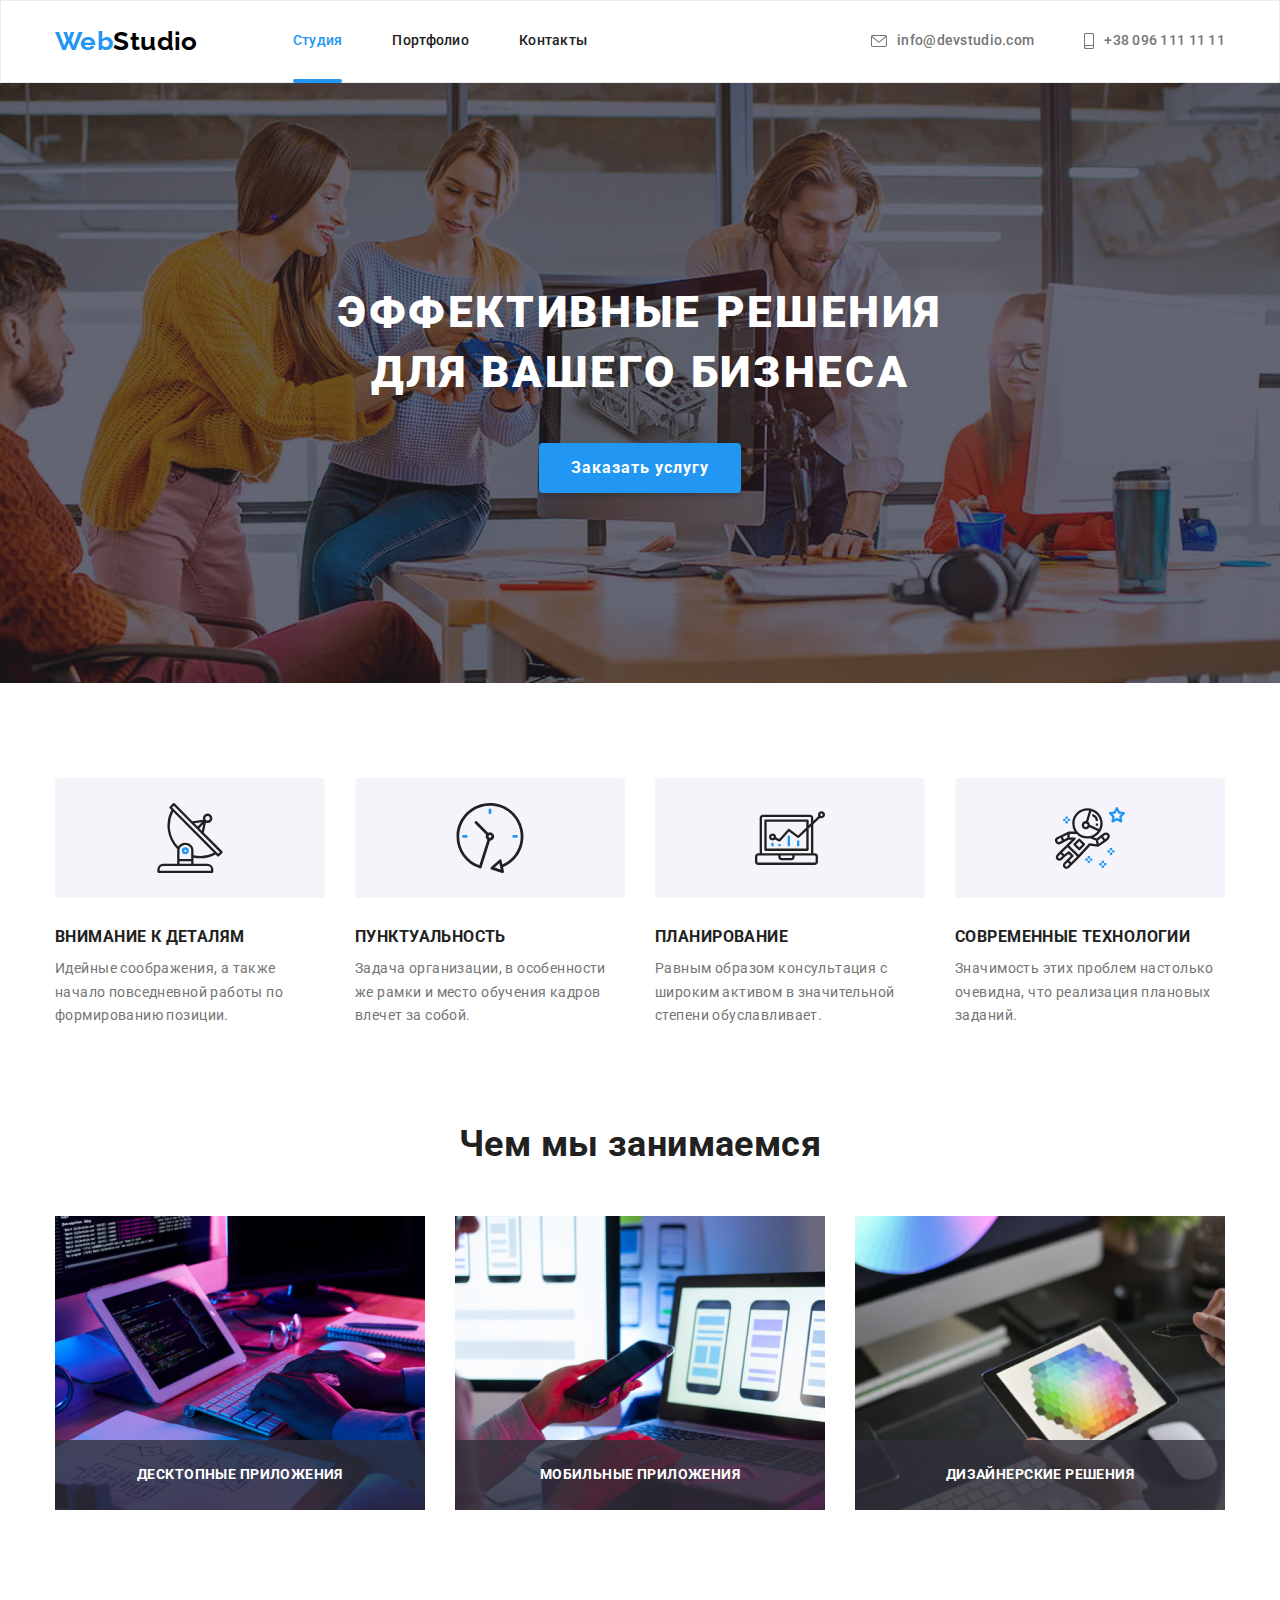
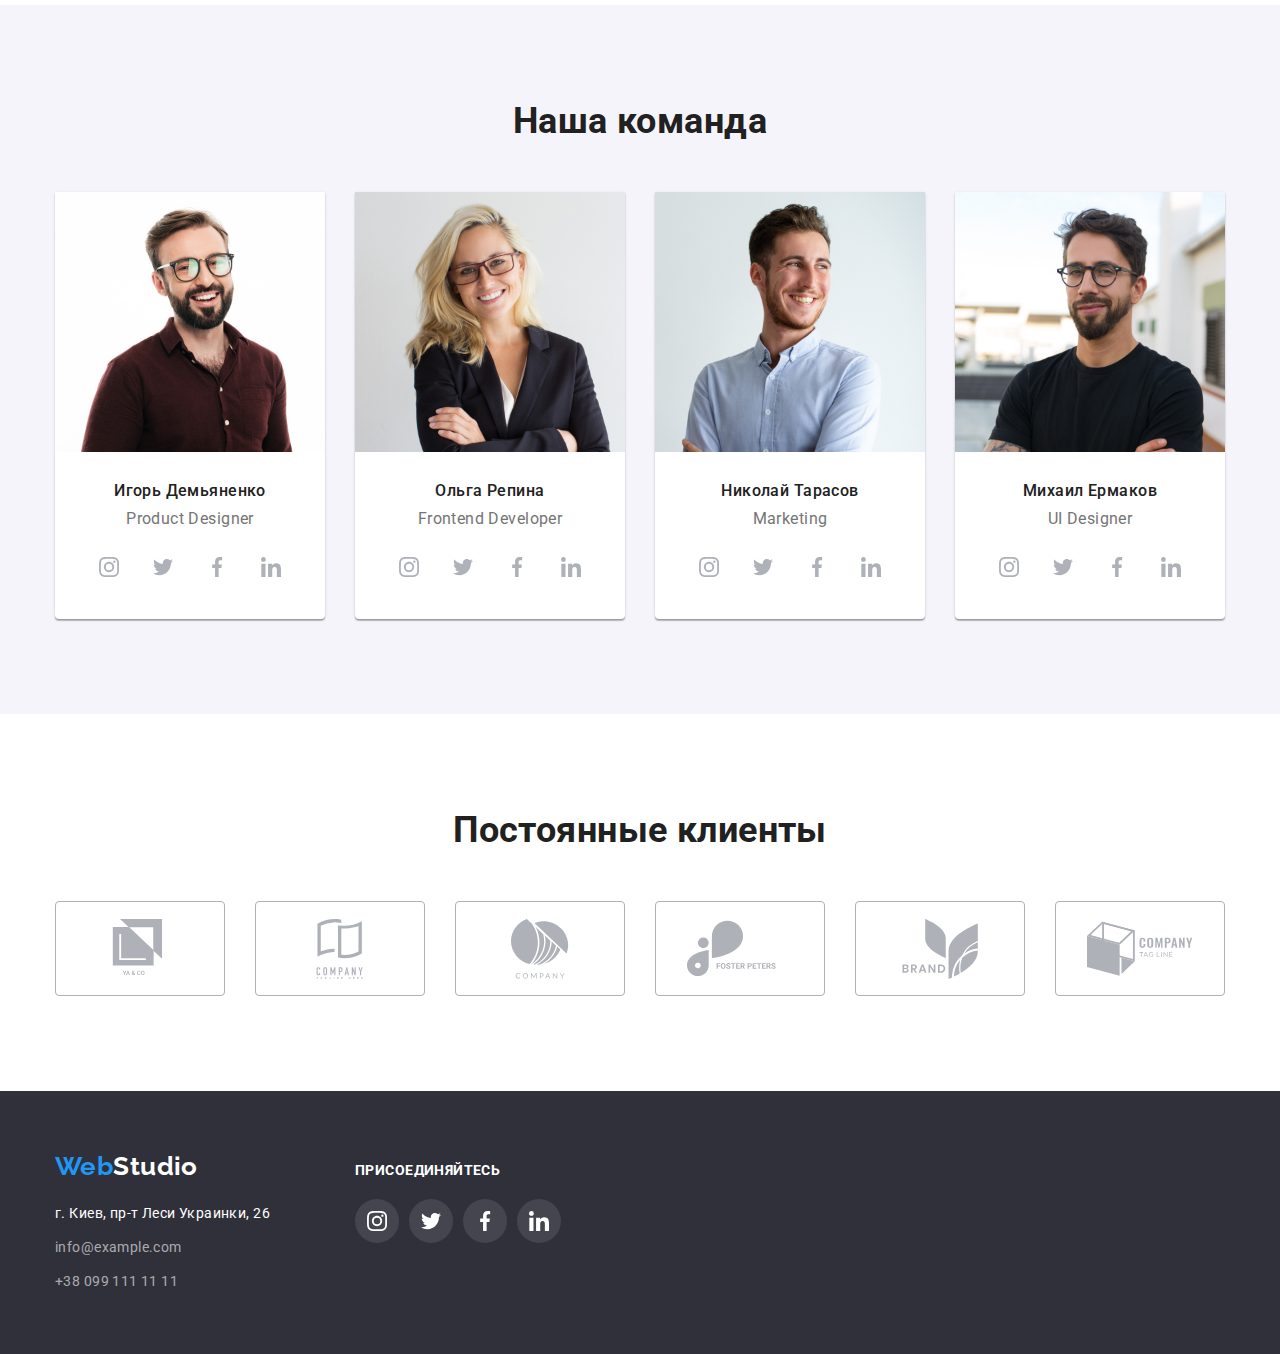
==== index.html @ 5ed74344 "6 homework" ====
<!DOCTYPE html>
<html lang="ru">
  <head>
    <meta charset="UTF-8" />
    <meta http-equiv="X-UA-Compatible" content="IE=edge" />
    <meta name="viewport" content="width=device-width, initial-scale=1.0" />
    <title>Document</title>
    <link rel="preconnect" href="https://fonts.gstatic.com" />
    <link
      href="https://fonts.googleapis.com/css2?family=Raleway:wght@700&family=Roboto:wght@400;500;700;900&display=swap"
      rel="stylesheet"
    />
    <link
      rel="stylesheet"
      href="https://cdnjs.cloudflare.com/ajax/libs/modern-normalize/1.0.0/modern-normalize.css"
    />
    <link rel="stylesheet" href="./css/styles.css" />
  </head>
  <body>
    <!-- Шапка страницы -->
    <header class="head">
      <div class="container">
        <nav class="nav">
          <a class="logo" lang="en" href=""> <span>Web</span>Studio</a>
          <ul class="menu list">
            <li class="menu-item">
              <a class="current-page" href="">Студия</a>
            </li>
            <li class="menu-item">
              <a class="link" href="./portfolio/portfolio.html">Портфолио</a>
            </li>
            <li class="menu-item"><a class="link" href="">Контакты</a></li>
          </ul>
        </nav>
        <ul class="tel-mail list">
          <li class="tel-mail-item">
            <a class="tel-mail-link link" href="mailto:info@devstudio.com">
              <svg class="tel-mail-icon" width="16px" height="12px">
                <use href="./images/icons/sprite.svg#icon-envelope"></use>
              </svg>
              info@devstudio.com</a
            >
          </li>
          <li class="tel-mail-item">
            <a class="tel-mail-link link" href="tel:+380961111111">
              <svg class="tel-mail-icon" width="10px" height="16px">
                <use href="./images/icons/sprite.svg#icon-smartphone"></use>
              </svg>
              +38 096 111 11 11</a
            >
          </li>
        </ul>
      </div>
    </header>
    <!-- Уникальный контент -->
    <main>
      <section class="hero-page">
        <div class="hero">
          <h1 class="main-page-title">
            Эффективные решения<br />
            для вашего бизнеса
          </h1>
          <button class="button cursors" type="button" data-modal-open>
            Заказать услугу
          </button>
        </div>
      </section>
      <section class="section features">
        <div class="container">
          <h2 class="section-title visually-hidden">Преимущества</h2>
          <ul class="list card-set">
            <li class="item features-item">
              <div class="features-container">
                <svg class="features-icon">
                  <use href="./images/icons/sprite.svg#icon-antenna"></use>
                </svg>
              </div>
              <h3 class="features-title">Внимание к деталям</h3>
              <p>
                Идейные соображения, а также начало повседневной работы по
                формированию позиции.
              </p>
            </li>
            <li class="item features-item">
              <div class="features-container">
                <svg class="features-icon">
                  <use href="./images/icons/sprite.svg#icon-clock"></use>
                </svg>
              </div>
              <h3 class="features-title">Пунктуальность</h3>
              <p>
                Задача организации, в особенности же рамки и место обучения
                кадров влечет за собой.
              </p>
            </li>
            <li class="item features-item">
              <div class="features-container">
                <svg class="features-icon">
                  <use href="./images/icons/sprite.svg#icon-diagram"></use>
                </svg>
              </div>
              <h3 class="features-title">Планирование</h3>
              <p>
                Равным образом консультация с широким активом в значительной
                степени обуславливает.
              </p>
            </li>
            <li class="item features-item">
              <div class="features-container">
                <svg class="features-icon">
                  <use href="./images/icons/sprite.svg#icon-astronaut"></use>
                </svg>
              </div>
              <h3 class="features-title">Современные технологии</h3>
              <p>
                Значимость этих проблем настолько очевидна, что реализация
                плановых заданий.
              </p>
            </li>
          </ul>
        </div>
      </section>
      <section class="gallery">
        <div class="container">
          <h2 class="section-title">Чем мы занимаемся</h2>
          <ul class="list card-set">
            <li class="item gallery-item">
              <img
                src="./images/img-1.jpg"
                width="370"
                alt="Планшет с клавиатурой"
              />
              <div class="overlay">
                <h3 class="overlay-title section-title join-title">
                  Десктопные приложения
                </h3>
              </div>
            </li>
            <li class="item gallery-item">
              <img
                src="./images/img-2.jpg"
                width="370"
                alt="Ноутбук и телефон"
              />
              <div class="overlay">
                <h3 class="overlay-title nsection-title join-title">
                  Мобильные приложения
                </h3>
              </div>
            </li>
            <li class="item gallery-item">
              <img src="./images/img-3.jpg" width="370" alt="Планшет" />
              <div class="overlay">
                <h3 class="overlay-title section-title join-title">
                  Дизайнерские решения
                </h3>
              </div>
            </li>
          </ul>
        </div>
      </section>
      <section class="section team">
        <div class="container">
          <h2 class="section-title">Наша команда</h2>
          <ul class="list team-list card-set">
            <li class="worker item">
              <img src="./images/img-4.jpg" width="270" alt="Наш сотрудник" />
              <div class="name">
                <h3 class="name-title">Игорь Демьяненко</h3>
                <p class="name-item" lang="en">Product Designer</p>
                <ul class="list social-icons">
                  <li class="social-item">
                    <a
                      href=""
                      class="social-icon-link"
                      target="_blank"
                      rel="noopener noreferrer"
                    >
                      <svg class="social-icon-svg">
                        <use
                          href="./images/icons/sprite.svg#icon-instagram"
                        ></use>
                      </svg>
                    </a>
                  </li>
                  <li class="social-item">
                    <a
                      href=""
                      class="social-icon-link"
                      target="_blank"
                      rel="noopener noreferrer"
                    >
                      <svg class="social-icon-svg">
                        <use
                          href="./images/icons/sprite.svg#icon-twitter"
                        ></use>
                      </svg>
                    </a>
                  </li>
                  <li class="social-item">
                    <a
                      href=""
                      class="social-icon-link"
                      target="_blank"
                      rel="noopener noreferrer"
                    >
                      <svg class="social-icon-svg">
                        <use
                          href="./images/icons/sprite.svg#icon-facebook"
                        ></use>
                      </svg>
                    </a>
                  </li>
                  <li class="social-item">
                    <a
                      href=""
                      class="social-icon-link"
                      target="_blank"
                      rel="noopener noreferrer"
                    >
                      <svg class="social-icon-svg">
                        <use
                          href="./images/icons/sprite.svg#icon-linkedin"
                        ></use>
                      </svg>
                    </a>
                  </li>
                </ul>
              </div>
            </li>
            <li class="worker item">
              <img src="./images/img-5.jpg" width="270" alt="Наш сотрудник" />
              <div class="name">
                <h3 class="name-title">Ольга Репина</h3>
                <p class="name-item" lang="en">Frontend Developer</p>
                <ul class="list social-icons">
                  <li class="social-item">
                    <a
                      href=""
                      class="social-icon-link"
                      target="_blank"
                      rel="noopener noreferrer"
                    >
                      <svg class="social-icon-svg">
                        <use
                          href="./images/icons/sprite.svg#icon-instagram"
                        ></use>
                      </svg>
                    </a>
                  </li>
                  <li class="social-item">
                    <a
                      href=""
                      class="social-icon-link"
                      target="_blank"
                      rel="noopener noreferrer"
                    >
                      <svg class="social-icon-svg">
                        <use
                          href="./images/icons/sprite.svg#icon-twitter"
                        ></use>
                      </svg>
                    </a>
                  </li>
                  <li class="social-item">
                    <a
                      href=""
                      class="social-icon-link"
                      target="_blank"
                      rel="noopener noreferrer"
                    >
                      <svg class="social-icon-svg">
                        <use
                          href="./images/icons/sprite.svg#icon-facebook"
                        ></use>
                      </svg>
                    </a>
                  </li>
                  <li class="social-item">
                    <a
                      href=""
                      class="social-icon-link"
                      target="_blank"
                      rel="noopener noreferrer"
                    >
                      <svg class="social-icon-svg">
                        <use
                          href="./images/icons/sprite.svg#icon-linkedin"
                        ></use>
                      </svg>
                    </a>
                  </li>
                </ul>
              </div>
            </li>
            <li class="worker item">
              <img src="./images/img-6.jpg" width="270" alt="Наш сотрудник" />
              <div class="name">
                <h3 class="name-title">Николай Тарасов</h3>
                <p class="name-item" lang="en">Marketing</p>
                <ul class="list social-icons">
                  <li class="social-item">
                    <a
                      href=""
                      class="social-icon-link"
                      target="_blank"
                      rel="noopener noreferrer"
                    >
                      <svg class="social-icon-svg">
                        <use
                          href="./images/icons/sprite.svg#icon-instagram"
                        ></use>
                      </svg>
                    </a>
                  </li>
                  <li class="social-item">
                    <a
                      href=""
                      class="social-icon-link"
                      target="_blank"
                      rel="noopener noreferrer"
                    >
                      <svg class="social-icon-svg">
                        <use
                          href="./images/icons/sprite.svg#icon-twitter"
                        ></use>
                      </svg>
                    </a>
                  </li>
                  <li class="social-item">
                    <a
                      href=""
                      class="social-icon-link"
                      target="_blank"
                      rel="noopener noreferrer"
                    >
                      <svg class="social-icon-svg">
                        <use
                          href="./images/icons/sprite.svg#icon-facebook"
                        ></use>
                      </svg>
                    </a>
                  </li>
                  <li class="social-item">
                    <a
                      href=""
                      class="social-icon-link"
                      target="_blank"
                      rel="noopener noreferrer"
                    >
                      <svg class="social-icon-svg">
                        <use
                          href="./images/icons/sprite.svg#icon-linkedin"
                        ></use>
                      </svg>
                    </a>
                  </li>
                </ul>
              </div>
            </li>
            <li class="worker item">
              <img src="./images/img-7.jpg" width="270" alt="Наш сотрудник" />
              <div class="name">
                <h3 class="name-title">Михаил Ермаков</h3>
                <p class="name-item" lang="en">UI Designer</p>
                <ul class="list social-icons">
                  <li class="social-item">
                    <a
                      href=""
                      class="social-icon-link"
                      target="_blank"
                      rel="noopener noreferrer"
                    >
                      <svg class="social-icon-svg">
                        <use
                          href="./images/icons/sprite.svg#icon-instagram"
                        ></use>
                      </svg>
                    </a>
                  </li>
                  <li class="social-item">
                    <a
                      href=""
                      class="social-icon-link"
                      target="_blank"
                      rel="noopener noreferrer"
                    >
                      <svg class="social-icon-svg">
                        <use
                          href="./images/icons/sprite.svg#icon-twitter"
                        ></use>
                      </svg>
                    </a>
                  </li>
                  <li class="social-item">
                    <a
                      href=""
                      class="social-icon-link"
                      target="_blank"
                      rel="noopener noreferrer"
                    >
                      <svg class="social-icon-svg">
                        <use
                          href="./images/icons/sprite.svg#icon-facebook"
                        ></use>
                      </svg>
                    </a>
                  </li>
                  <li class="social-item">
                    <a
                      href=""
                      class="social-icon-link"
                      target="_blank"
                      rel="noopener noreferrer"
                    >
                      <svg class="social-icon-svg">
                        <use
                          href="./images/icons/sprite.svg#icon-linkedin"
                        ></use>
                      </svg>
                    </a>
                  </li>
                </ul>
              </div>
            </li>
          </ul>
        </div>
      </section>
      <section class="clients">
        <div class="container">
          <h2 class="section-title">Постоянные клиенты</h2>
          <ul class="clients-list list">
            <li class="clients-item">
              <a href="" class="clients-link">
                <svg class="clients-icon-svg">
                  <use href="./images/icons/sprite.svg#icon-logo-one"></use>
                </svg>
              </a>
            </li>
            <li class="clients-item">
              <a href="" class="clients-link">
                <svg class="clients-icon-svg">
                  <use href="./images/icons/sprite.svg#icon-logo-two"></use>
                </svg>
              </a>
            </li>
            <li class="clients-item">
              <a href="" class="clients-link">
                <svg class="clients-icon-svg">
                  <use href="./images/icons/sprite.svg#icon-logo-three"></use>
                </svg>
              </a>
            </li>
            <li class="clients-item">
              <a href="" class="clients-link">
                <svg class="clients-icon-svg">
                  <use href="./images/icons/sprite.svg#icon-logo-four"></use>
                </svg>
              </a>
            </li>
            <li class="clients-item">
              <a href="" class="clients-link">
                <svg class="clients-icon-svg">
                  <use href="./images/icons/sprite.svg#icon-logo-five"></use>
                </svg>
              </a>
            </li>
            <li class="clients-item">
              <a href="" class="clients-link">
                <svg class="clients-icon-svg">
                  <use href="./images/icons/sprite.svg#icon-logo-six"></use>
                </svg>
              </a>
            </li>
          </ul>
        </div>
      </section>
    </main>
    <!-- Низ странички -->
    <footer class="dark-bg footer">
      <div class="container footer-container">
        <div class="info-about">
          <a class="link logo" lang="en" href=""> <span>Web</span>Studio</a>
          <address class="address">
            <a class="link" href="https://goo.gl/maps/kLFrnwB74S1Tniot8"
              >г. Киев, пр-т Леси Украинки, 26</a
            >
            <ul class="list">
              <li>
                <a class="link" href="mailto:info@example.com"
                  >info@example.com</a
                >
              </li>
              <li>
                <a class="link" href="tel:+380991111111">+38 099 111 11 11</a>
              </li>
            </ul>
          </address>
        </div>
        <div class="join">
          <h3 class="section-title join-title">Присоединяйтесь</h3>
          <ul class="list footer-social-icons">
            <li class="footer-social-item">
              <a
                href=""
                class="footer-social-icon-link"
                target="_blank"
                rel="noopener noreferrer"
              >
                <svg class="footer-social-icon-svg">
                  <use href="./images/icons/sprite.svg#icon-instagram"></use>
                </svg>
              </a>
            </li>
            <li class="footer-social-item">
              <a
                href=""
                class="footer-social-icon-link"
                target="_blank"
                rel="noopener noreferrer"
              >
                <svg class="footer-social-icon-svg">
                  <use href="./images/icons/sprite.svg#icon-twitter"></use>
                </svg>
              </a>
            </li>
            <li class="footer-social-item">
              <a
                href=""
                class="footer-social-icon-link"
                target="_blank"
                rel="noopener noreferrer"
              >
                <svg class="footer-social-icon-svg">
                  <use href="./images/icons/sprite.svg#icon-facebook"></use>
                </svg>
              </a>
            </li>
            <li class="footer-social-item">
              <a
                href=""
                class="footer-social-icon-link"
                target="_blank"
                rel="noopener noreferrer"
              >
                <svg class="footer-social-icon-svg">
                  <use href="./images/icons/sprite.svg#icon-linkedin"></use>
                </svg>
              </a>
            </li>
          </ul>
        </div>
      </div>
    </footer>
    <div class="backdrop is-hidden" data-modal>
      <div class="modal">
        <button class="modal-close-btn" type="button" data-modal-close>
          <svg class="modal-close-svg">
            <use href="./images/icons/sprite.svg#icon-cross"></use>
          </svg>
        </button>
      </div>
    </div>
    <script src="./js/modal.js"></script>
  </body>
</html>
---- css/styles.css ----
:root {
  --accent-color: #2196f3;
  --titles-color: #212121;
  --main-text-color: #757575;
  --dark-bg-text: #ffffff;
  --mail-tel-color: rgba(255, 255, 255, 0.6);
  --logo-black-cl: #000000;
  --icons-fill: #afb1b8;

  --dark-background: #2f303a;
  --second-background: #f5f4fa;

  --main-font: "Roboto", sans-serif;
  --logo-font: "Raleway", sans-serif;
}

html {
  box-sizing: border-box;
}

*,
*::before,
*::after {
  box-sizing: inherit;
}

body {
  font-family: var(--main-font);
  font-size: 14px;
  font-weight: 400;
  line-height: 1.71;
  letter-spacing: 0.03em;
  color: var(--main-text-color);
}

img {
  display: block;
  max-width: 100%;
  height: auto;
}

h1,
h2,
h3,
h4,
h5,
h6,
p {
  margin: 0;
}

.container {
  width: 1200px;
  padding-right: 15px;
  padding-left: 15px;
  margin-right: auto;
  margin-left: auto;
}

.visually-hidden {
  position: absolute !important;
  clip: rect(1px 1px 1px 1px);
  clip: rect(1px, 1px, 1px, 1px);
  padding: 0 !important;
  border: 0 !important;
  height: 1px !important;
  width: 1px !important;
  overflow: hidden;
}

/* Утилиты */
.link {
  color: inherit;
  text-decoration: none;

  transition-property: color;
  transition-duration: 250ms;
  transition-timing-function: cubic-bezier(0.4, 0, 0.2, 1);
}

.list {
  list-style: none;
  margin: 0;
  padding-left: 0;
}

.head {
  border: 1px solid #ececec;
}

.head .container {
  display: flex;
  align-items: center;
  justify-content: flex-start;
}

.head .link {
  padding-top: 32px;
  padding-bottom: 32px;

  font-weight: 500;
  font-size: 14px;
  line-height: 1.14;
  letter-spacing: 0.02em;
}

.nav {
  display: flex;
  align-items: center;
  color: var(--titles-color);
  margin-right: auto;
}

.nav .link {
  display: block;
  position: relative;
}

.nav .link::after {
  display: block;
  content: "";

  position: absolute;
  width: 100%;
  height: 4px;
  left: 0;
  bottom: -1.5px;

  background: var(--accent-color);
  border-radius: 2px;

  opacity: 0;

  transition-property: opacity;
  transition-duration: 250ms;
  transition-timing-function: cubic-bezier(0.4, 0, 0.2, 1);
}

.nav .link:hover::after,
.nav .link:focus::after {
  opacity: 1;
}

.link:hover,
.link:focus {
  color: var(--accent-color);
}

.social-icons {
  margin-top: 16px;
  display: inline-flex;
}

.social-item:not(:last-child) {
  margin-right: 10px;
}

.social-icon-link {
  display: flex;
  align-items: center;
  justify-content: center;
  width: 44px;
  height: 44px;
  border-radius: 50%;
  background-color: var(--dark-bg-text);

  transition-property: background-color;
  transition-duration: 250ms;
  transition-timing-function: cubic-bezier(0.4, 0, 0.2, 1);
}

.social-icon-link:hover,
.social-icon-link:focus {
  background-color: var(--accent-color);
}

.social-icon-link:hover .social-icon-svg,
.social-icon-link:focus .social-icon-svg {
  fill: var(--dark-bg-text);
}

.social-icon-svg {
  width: 20px;
  height: 20px;
  fill: var(--icons-fill);
  transition-property: fill;
  transition-duration: 250ms;
  transition-timing-function: cubic-bezier(0.4, 0, 0.2, 1);
}

.tel-mail {
  display: flex;
}

.tel-mail li:not(:last-child) {
  margin-right: 50px;
}

.tel-mail-link {
  display: flex;
  align-items: center;
}

.tel-mail-icon {
  margin-right: 10px;
  fill: currentColor;
}

.address {
  font-style: inherit;
}

.address > a {
  color: var(--dark-bg-text);
}

.address li a {
  color: var(--mail-tel-color);
}

.address li {
  display: flex;
  margin-top: 10px;
}

.menu {
  display: inline-flex;
}

.menu-item:not(:last-child) {
  margin-right: 50px;
}

.section {
  padding-top: 95px;
}

.card-set {
  display: flex;
  flex-wrap: wrap;
  margin-left: -30px;
  margin-top: -30px;
}

.item {
  margin-left: 30px;
  margin-top: 30px;
}

.button {
  margin-right: auto;
  margin-left: auto;
  padding: 10px 32px;

  font-weight: bold;
  font-size: 16px;
  line-height: 1.87;
  display: flex;
  align-items: center;
  text-align: center;
  letter-spacing: 0.06em;

  border-style: none;
  color: var(--dark-bg-text);
  background-color: var(--accent-color);
  box-shadow: 0px 4px 4px rgba(0, 0, 0, 0.15);
  border-radius: 4px;
}

.cursors {
  cursor: pointer;
}

.logo {
  padding-top: 25px;
  padding-bottom: 25px;
  margin-right: 95px;

  color: var(--logo-black-cl);
  font-family: var(--logo-font);
  font-weight: bold;
  font-size: 26px;
  line-height: 1.19;
}

.logo > span {
  color: var(--accent-color);
}

.nav > .logo {
  text-decoration: none;
}

.dark-bg > .logo {
  color: var(--dark-bg-text);
}

.hero {
  padding-top: 200px;
  padding-bottom: 200px;
}

.hero-page {
  margin-right: auto;
  margin-left: auto;
  height: 600px;
  max-width: 1600px;
  background-color: var(--dark-background);
  background-image: linear-gradient(
      to right,
      rgba(47, 48, 58, 0.4),
      rgba(47, 48, 58, 0.4)
    ),
    url(../images/bg/background-img.jpg);
  background-repeat: no-repeat;
  background-size: cover;
  background-position: center;
}

.hero > h1 + button {
  text-align: center;
}

.features {
  padding-top: 95px;
  padding-bottom: 95px;
}

.features-container {
  display: flex;
  align-items: center;
  justify-content: center;
  margin-bottom: 30px;

  width: 270px;
  height: 120px;
  background-color: var(--second-background);
  border-radius: 4px;
}

.features-item {
  width: 270px;
  flex-basis: calc((100% - 4 * 30px) / 4);
}

.features-title {
  margin-bottom: 10px;

  line-height: 1.14;
  text-transform: uppercase;
  color: var(--titles-color);
}

.features-icon {
  width: 70px;
  height: 70px;
}

.gallery {
  padding-bottom: 95px;
}

.gallery-item {
  flex-basis: calc((100% - 3 * 30px) / 3);
  text-align: center;
  position: relative;
}

.overlay {
  padding-top: 27px;
  padding-bottom: 27px;

  width: 100%;
  height: 70px;
  left: 0;
  bottom: 0;
  position: absolute;

  background: rgba(47, 48, 58, 0.8);
}

.overlay-title {
}

.main-page-title {
  margin-bottom: 40px;

  font-weight: 900;
  font-size: 44px;
  line-height: 1.36;
  text-align: center;
  letter-spacing: 0.06em;
  text-transform: uppercase;
  color: var(--dark-bg-text);
}

.section-title {
  margin-bottom: 50px;

  font-size: 36px;
  line-height: 1.17;
  text-align: center;
  color: var(--titles-color);
}

.name {
  padding: 30px;
}

.name-title {
  font-weight: 500;
  font-size: 16px;
  line-height: 1.18;
  color: var(--titles-color);
  margin-bottom: 10px;
}

.name-item {
  font-size: 16px;
  line-height: 1.18;
  margin-bottom: 0;
}

.dark-bg {
  background-color: var(--dark-background);
}

.team {
  background-color: var(--second-background);
  padding-bottom: 95px;
  padding-top: 95px;
}

.worker {
  flex-basis: calc((100% - 4 * 30px) / 4);
  text-align: center;

  background: #ffffff;
  box-shadow: 0px 1px 3px rgba(0, 0, 0, 0.12), 0px 1px 1px rgba(0, 0, 0, 0.14),
    0px 2px 1px rgba(0, 0, 0, 0.2);
  border-radius: 0px 0px 4px 4px;
}

.clients {
  padding-top: 95px;
  padding-bottom: 95px;
}

.clients-list {
  display: flex;
  align-items: center;
}

.clients-item:not(:last-child) {
  margin-right: 30px;
}

.clients-link {
  display: flex;
  align-items: center;
  justify-content: center;
  width: 170px;
  height: 95px;
  border: 1px solid var(--icons-fill);
  box-sizing: border-box;
  border-radius: 4px;

  transition-property: border;
  transition-duration: 250ms;
  transition-timing-function: cubic-bezier(0.4, 0, 0.2, 1);
}

.clients-link:hover,
.clients-link:focus {
  border: 1px solid var(--accent-color);
}

.clients-link:hover .clients-icon-svg,
.clients-link:focus .clients-icon-svg {
  fill: var(--accent-color);
}

.clients-icon-svg {
  fill: var(--icons-fill);
  width: 106px;
  height: 60px;
  transition-property: fill;
  transition-duration: 250ms;
  transition-timing-function: cubic-bezier(0.4, 0, 0.2, 1);
}

.info-about {
  width: 270px;
}

.join {
  margin-left: 30px;

  width: 270px;
}

.join-title {
  margin-bottom: 20px;

  font-size: 14px;
  line-height: 1.14;
  text-transform: uppercase;
  text-align: unset;
  color: var(--dark-bg-text);
}

.footer {
  padding-top: 60px;
  padding-bottom: 60px;
}

.footer .logo {
  display: flex;
  margin-bottom: 20px;
  margin-right: auto;
  padding: 0;
  color: var(--dark-bg-text);
}

.footer-container {
  display: flex;
  align-items: baseline;
  /* justify-content: flex-start; */
}
.footer-social-icons {
  display: inline-flex;
}

.footer-social-item:not(:last-child) {
  margin-right: 10px;
}

.footer-social-icon-link {
  display: flex;
  align-items: center;
  justify-content: center;
  width: 44px;
  height: 44px;
  border-radius: 50%;
  background-color: rgba(255, 255, 255, 0.1);

  transition-property: background-color;
  transition-duration: 250ms;
  transition-timing-function: cubic-bezier(0.4, 0, 0.2, 1);
}

.footer-social-icon-link:hover,
.footer-social-icon-link:focus {
  background-color: var(--accent-color);
}

.footer-social-icon-link:hover .footer-social-icon-svg,
.footer-social-icon-link:focus .footer-social-icon-svg {
  fill: var(--dark-bg-text);
}

.footer-social-icon-svg {
  width: 20px;
  height: 20px;
  fill: var(--dark-bg-text);

  transition-property: fill;
  transition-duration: 250ms;
  transition-timing-function: cubic-bezier(0.4, 0, 0.2, 1);
}

/* Страница портфолио */

.filter {
  display: flex;
  justify-content: center;
  margin-bottom: 50px;
}

.filter-menu:not(:last-child) {
  margin-right: 10px;
}

.filter-item {
  margin-left: 30px;
  margin-top: 30px;
  flex-basis: calc((100% - 3 * 30px) / 3);

  background-color: var(--dark-bg-text);
  border: 1px solid #eeeeee;
  box-sizing: border-box;
}

.filter-link:hover,
.filter-link:focus {
  box-shadow: 0px 1px 1px rgba(0, 0, 0, 0.12), 0px 4px 4px rgba(0, 0, 0, 0.06),
    1px 4px 6px rgba(0, 0, 0, 0.16);
}

.filter-link:hover .overlay-txt-container,
.filter-link:focus .overlay-txt-container {
  opacity: 1;
}

.filter-link {
  display: block;
  height: 100%;
  color: inherit;
  text-decoration: none;

  transition-property: box-shadow;
  transition-duration: 250ms;
  transition-timing-function: cubic-bezier(0.4, 0, 0.2, 1);
}

.portfolio {
  padding-bottom: 95px;
}

.portfolio-btn {
  padding: 6px 22px;

  border-style: none;
  border-radius: 4px;
  letter-spacing: inherit;
  font-weight: 500;
  font-size: 16px;
  line-height: 1.62;
  text-align: center;
  color: var(--titles-color);
  background: var(--second-background);

  transition-property: background-color, box-shadow, color;
  transition-duration: 250ms;
  transition-timing-function: cubic-bezier(0.4, 0, 0.2, 1);
}

.portfolio-btn:hover,
.portfolio-btn:focus {
  color: var(--dark-bg-text);
  background-color: var(--accent-color);
  box-shadow: 0px 3px 1px rgba(0, 0, 0, 0.1), 0px 1px 2px rgba(0, 0, 0, 0.08),
    0px 2px 2px rgba(0, 0, 0, 0.12);
}

.default-btn {
  color: var(--dark-bg-text);
  background-color: var(--accent-color);
  box-shadow: 0px 3px 1px rgba(0, 0, 0, 0.1), 0px 1px 2px rgba(0, 0, 0, 0.08),
    0px 2px 2px rgba(0, 0, 0, 0.12);
}

.suggestion {
  padding: 20px 24px;
}

.suggestion-title {
  margin-bottom: 5px;

  color: var(--titles-color);
  font-size: 18px;
  line-height: 2;
  letter-spacing: 0.06em;
}

.center {
  text-align: center;
}

.overlay-container {
  position: relative;
  overflow: hidden;
}

.overlay-txt-container:hover,
.overlay-txt-container:focus {
  opacity: 1;
}

.filter-link:hover .overlay-txt-container,
.filter-link:focus .overlay-txt-container {
  transform: translateY(0);
}

.overlay-txt-container {
  display: inline-block;
  content: "";
  position: absolute;
  top: 0;
  left: 0;
  width: 100%;
  height: 100%;
  background: rgba(33, 150, 243, 0.9);
  transition-property: opacity, transform;
  transition-duration: 250ms;
  transition-timing-function: cubic-bezier(0.4, 0, 0.2, 1);
  opacity: 0;
  transform: translateY(100%);
}

.portfolio-overlay-txt {
  position: absolute;
  top: 50%;
  left: 50%;
  transform: translate(-50%, -50%);

  width: 322px;
  height: 168px;

  font-size: 18px;
  line-height: 1.56;
  color: var(--dark-bg-text);

  transition-property: opacity;
  transition-duration: 250ms;
  transition-timing-function: cubic-bezier(0.4, 0, 0.2, 1);
}

.current-page {
  display: block;
  position: relative;
  color: var(--accent-color);
  padding-top: 32px;
  padding-bottom: 32px;

  text-decoration: none;
  font-weight: 500;
  font-size: 14px;
  line-height: 1.14;
  letter-spacing: 0.02em;
}

.current-page::after {
  display: block;
  content: "";

  position: absolute;
  width: 100%;
  height: 4px;
  left: 0;
  bottom: -1.5px;

  background: var(--accent-color);
  border-radius: 2px;
}

.backdrop {
  position: fixed;
  top: 0;
  left: 0;
  width: 100%;
  height: 100%;
  background: rgba(0, 0, 0, 0.2);
  overflow: auto;
  transition: visibility 250ms cubic-bezier(0.4, 0, 0.2, 1),
    opacity 250ms cubic-bezier(0.4, 0, 0.2, 1);
}

.is-hidden {
  opacity: 0;
  visibility: hidden;
  pointer-events: none;
}

.modal {
  position: absolute;

  top: 50%;
  left: 50%;
  transform: translate(-50%, -50%);
  width: 528px;
  height: 581px;
  background-color: rgba(255, 255, 255);
  padding: 40px 20px;

  transition: tranform 250ms cubic-bezier(0.4, 0, 0.2, 1),
    opacity 250ms cubic-bezier(0.4, 0, 0.2, 1);
}

.modal-close-btn {
  position: absolute;
  padding: 0;

  right: 8px;
  top: 8px;
  display: flex;
  align-items: center;
  justify-content: center;
  width: 30px;
  height: 30px;
  border-radius: 50%;
  border: 1px solid rgba(0, 0, 0, 0.1);
  background-color: var(--dark-bg-text);

  box-sizing: border-box;
}

.modal-close-svg {
  fill: var(--logo-black-cl);
  width: 11px;
  height: 11px;

  border-radius: 50%;
  background-color: var(--dark-bg-text);
}
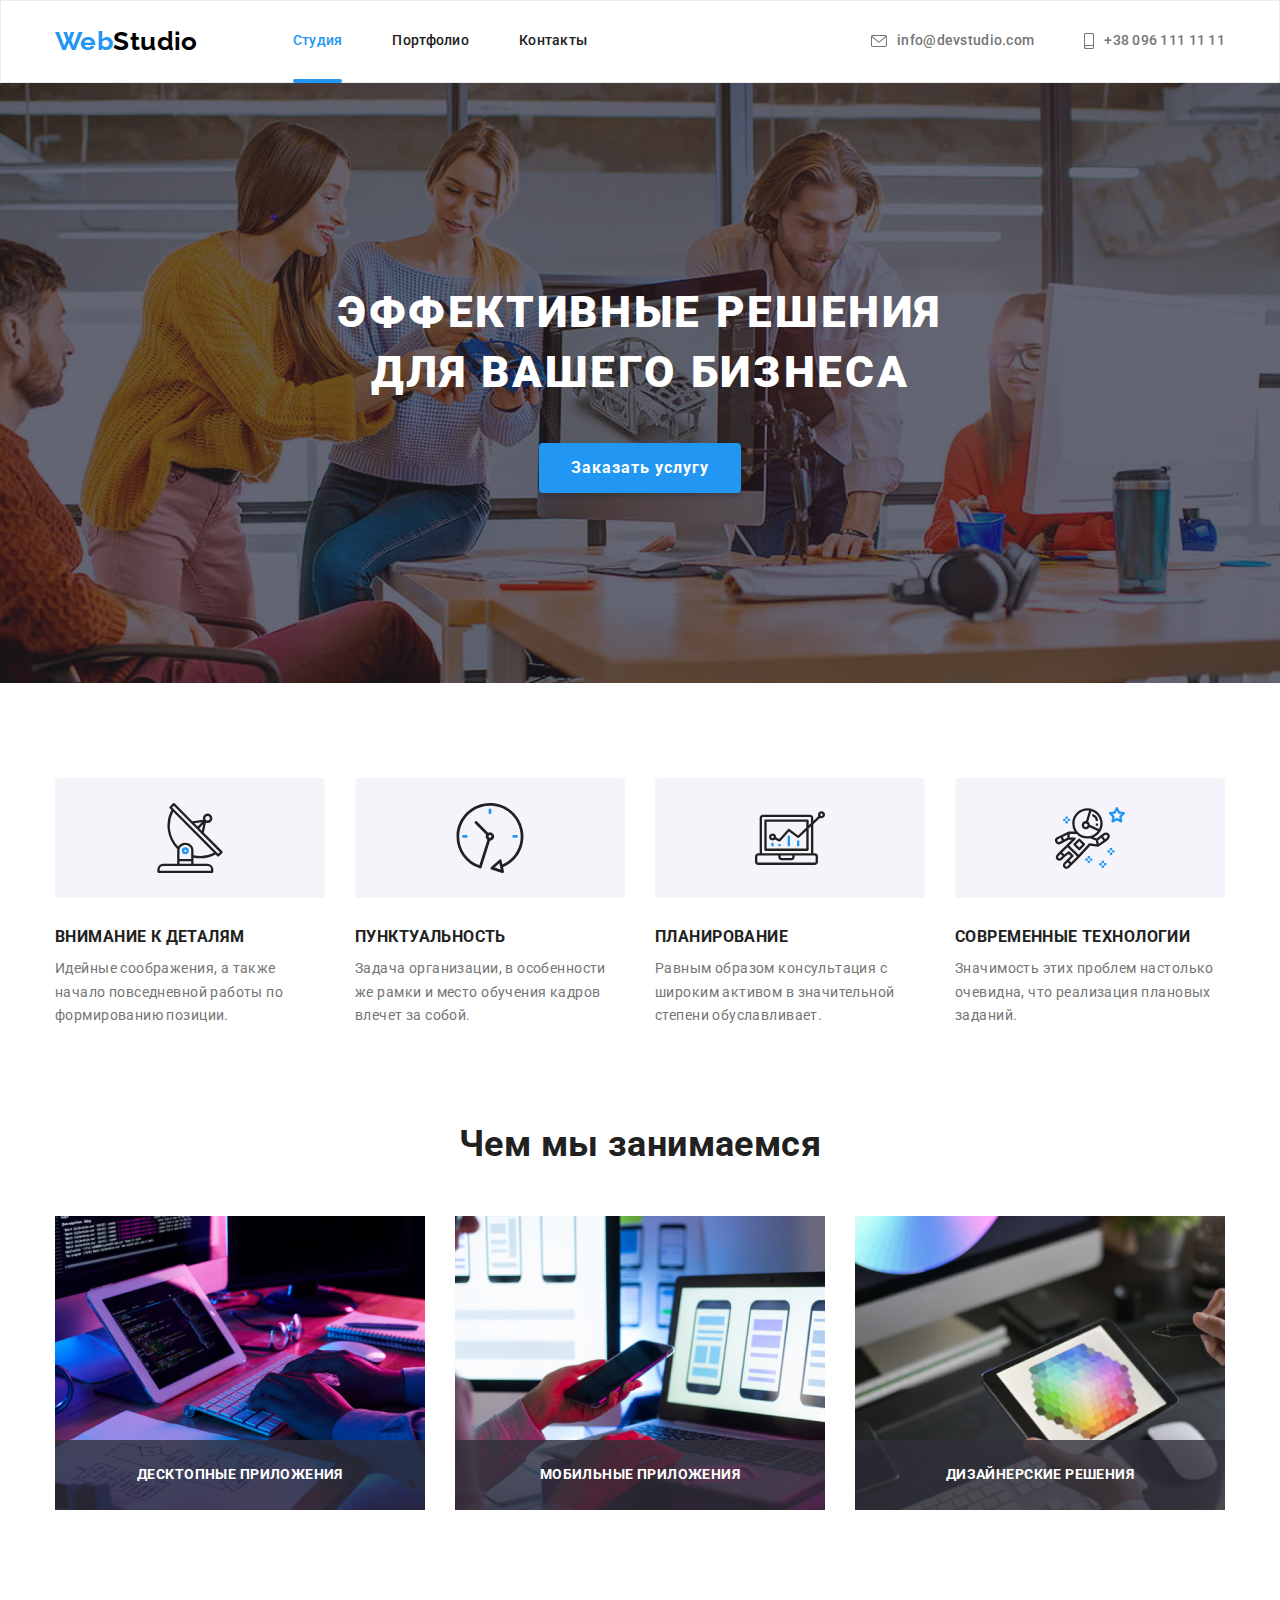
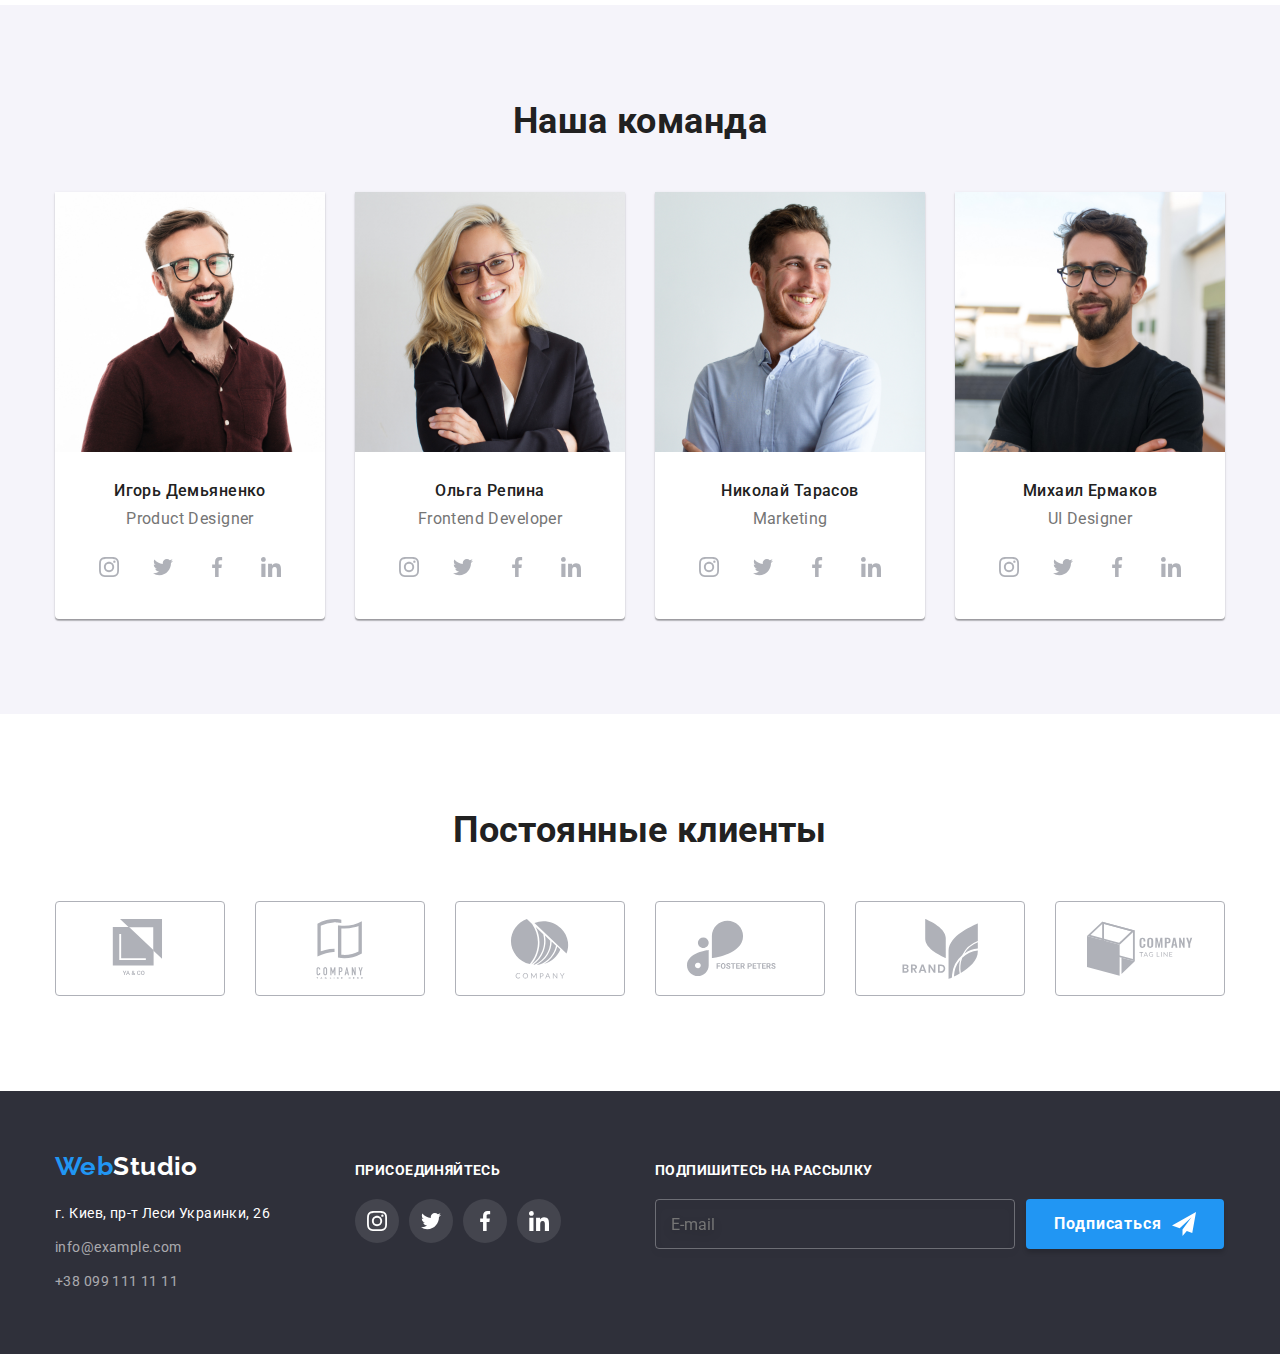
==== commit 4e74aed9: "1 change" ====
--- a/index.html
+++ b/index.html
@@ -550,6 +550,23 @@
             </li>
           </ul>
         </div>
+        <div class="subscribe-container">
+          <h3 class="subscribe-title">Подпишитесь на рассылку</h3>
+          <form class="subscribe-form">
+            <input
+              type="email"
+              name="user-mail"
+              placeholder="E-mail"
+              class="subsribe-field"
+            />
+            <button class="button cursors subscribe-btn" type="submit">
+              Подписаться
+              <svg class="subscribe-svg">
+                <use href="./images/icons/sprite.svg#icon-send"></use>
+              </svg>
+            </button>
+          </form>
+        </div>
       </div>
     </footer>
     <div class="backdrop is-hidden" data-modal>
@@ -559,6 +576,64 @@
             <use href="./images/icons/sprite.svg#icon-cross"></use>
           </svg>
         </button>
+        <h2 class="modal-form-title">
+          Оставьте свои данные, мы вам перезвоним
+        </h2>
+        <form class="modal-form">
+          <label class="modal-form-label"
+            >Имя
+            <div class="modal-form-container">
+              <input
+                class="modal-form-field"
+                name="user-name"
+                type="text"
+              /><svg class="modal-form-svg" width="12px" height="12px">
+                <use href="./images/icons/sprite.svg#icon-modal-man"></use>
+              </svg></div
+          ></label>
+
+          <label class="modal-form-label"
+            >Телефон
+            <div class="modal-form-container">
+              <input class="modal-form-field" name="user-phone" type="tel" />
+              <svg class="modal-form-svg" width="13px" height="13px">
+                <use href="./images/icons/sprite.svg#icon-modal-phone"></use>
+              </svg></div
+          ></label>
+
+          <label class="modal-form-label"
+            >Почта
+            <div class="modal-form-container">
+              <input class="modal-form-field" name="user-email" type="email" />
+              <svg class="modal-form-svg" width="15px" height="12px">
+                <use href="./images/icons/sprite.svg#icon-modal-envelope"></use>
+              </svg>
+            </div>
+          </label>
+
+          <label class="modal-form-label"
+            >Комментарий
+            <textarea
+              class="modal-form-field modal-form-message"
+              name="user-mesage"
+              placeholder="Введите текст"
+              name="user-message"
+            >
+            </textarea>
+          </label>
+
+          <input
+            type="checkbox"
+            name="user-checkbox"
+            class="visually-hidden checkbox"
+            id="checkbox"
+          />
+          <label class="checkbox-label" for="checkbox">
+            Соглашаюсь с рассылкой и принимаю
+            <a class="checkbox-link" href="#"> Условия договора</a>
+          </label>
+        </form>
+        <button class="button cursors" type="submit">Отправить</button>
       </div>
     </div>
     <script src="./js/modal.js"></script>
--- a/css/styles.css
+++ b/css/styles.css
@@ -509,6 +509,52 @@
   color: var(--dark-bg-text);
 }
 
+.subscribe-container {
+  margin-left: 30px;
+  width: 570px;
+}
+
+.subscribe-form {
+  display: flex;
+  align-items: center;
+  justify-content: space-between;
+}
+
+.subsribe-field {
+  background: transparent;
+  padding-left: 15px;
+  width: 360px;
+  height: 50px;
+  margin-right: 10px;
+  border: 1px solid rgba(255, 255, 255, 0.3);
+  filter: drop-shadow(0px 4px 4px rgba(0, 0, 0, 0.15));
+  border-radius: 4px;
+
+  font-size: 16px;
+  line-height: 1.25;
+
+  color: rgba(255, 255, 255, 0.6);
+}
+
+.subscribe-title {
+  margin-bottom: 20px;
+  font-size: 14px;
+  line-height: 1.14;
+  text-transform: uppercase;
+  text-align: unset;
+  color: var(--dark-bg-text);
+}
+
+.subscribe-btn {
+  padding: 10px 28px;
+}
+
+.subscribe-svg {
+  margin-left: 10px;
+  width: 24px;
+  height: 24px;
+}
+
 .footer {
   padding-top: 60px;
   padding-bottom: 60px;
@@ -525,8 +571,8 @@
 .footer-container {
   display: flex;
   align-items: baseline;
-  /* justify-content: flex-start; */
-}
+}
+
 .footer-social-icons {
   display: inline-flex;
 }
@@ -771,7 +817,7 @@
   width: 528px;
   height: 581px;
   background-color: rgba(255, 255, 255);
-  padding: 40px 20px;
+  padding: 40px;
 
   transition: tranform 250ms cubic-bezier(0.4, 0, 0.2, 1),
     opacity 250ms cubic-bezier(0.4, 0, 0.2, 1);
@@ -802,4 +848,113 @@
 
   border-radius: 50%;
   background-color: var(--dark-bg-text);
-}
+  transition-property: fill;
+  transition-duration: 250ms;
+  transition-timing-function: cubic-bezier(0.4, 0, 0.2, 1);
+}
+
+.modal-close-svg:focus,
+.modal-close-svg:hover {
+  fill: var(--accent-color);
+}
+
+.modal-form {
+}
+
+.modal-form-container {
+  display: block;
+  position: relative;
+  width: 100%;
+  height: 100%;
+}
+
+.modal-form-svg {
+  position: absolute;
+  left: 14px;
+  top: 50%;
+  transform: translateY(-50%);
+  display: inline-block;
+  fill: var(--titles-color);
+  transition-property: fill;
+  transition-duration: 250ms;
+  transition-timing-function: cubic-bezier(0.4, 0, 0.2, 1);
+}
+
+.modal-form-title {
+  font-weight: 700;
+  font-size: 20px;
+  line-height: 1.15;
+  text-align: center;
+
+  color: var(--titles-color);
+}
+
+.modal-form-field {
+  padding-left: 42px;
+  padding-top: 4px;
+  height: 40px;
+  width: 100%;
+  background: transparent;
+  border: 1px solid rgba(33, 33, 33, 0.2);
+  border-radius: 4px;
+  outline: none;
+  font-size: 16px;
+}
+
+.modal-form-field:-webkit-autofill,
+.modal-form-field:-webkit-autofill:hover,
+.modal-form-field:-webkit-autofill:focus {
+  -webkit-text-fill-color: var(--logo-black-cl);
+  -webkit-box-shadow: 0 0 0px 1000px var(--dark-bg-text) inset;
+}
+
+.modal-form-field:focus {
+  border-color: var(--accent-color);
+}
+
+.modal-form-field:focus + .modal-form-svg {
+  fill: var(--accent-color);
+}
+
+.modal-form-message {
+  height: 120px;
+  resize: none;
+  padding: 12px 16px;
+}
+
+.modal-form-label {
+  display: block;
+  margin-top: 10px;
+  font-size: 12px;
+  line-height: 1.17;
+
+  letter-spacing: 0.01em;
+}
+
+.checkbox-label {
+  margin-top: 20px;
+  display: block;
+  margin-bottom: 30px;
+}
+
+.checkbox-label::before {
+  content: "";
+  display: inline-block;
+  width: 16px;
+  height: 16px;
+  border: 2px solid var(--logo-black-cl);
+  border-radius: 2px;
+}
+
+.checkbox:checked + .checkbox-label::before {
+  background-image: url(../images/icons/check.svg);
+  background-repeat: no-repeat;
+  background-position: center;
+  background-size: 11px 8px;
+  background-color: var(--accent-color);
+  border: var(--accent-color);
+}
+
+.checkbox-link {
+  color: var(--accent-color);
+}
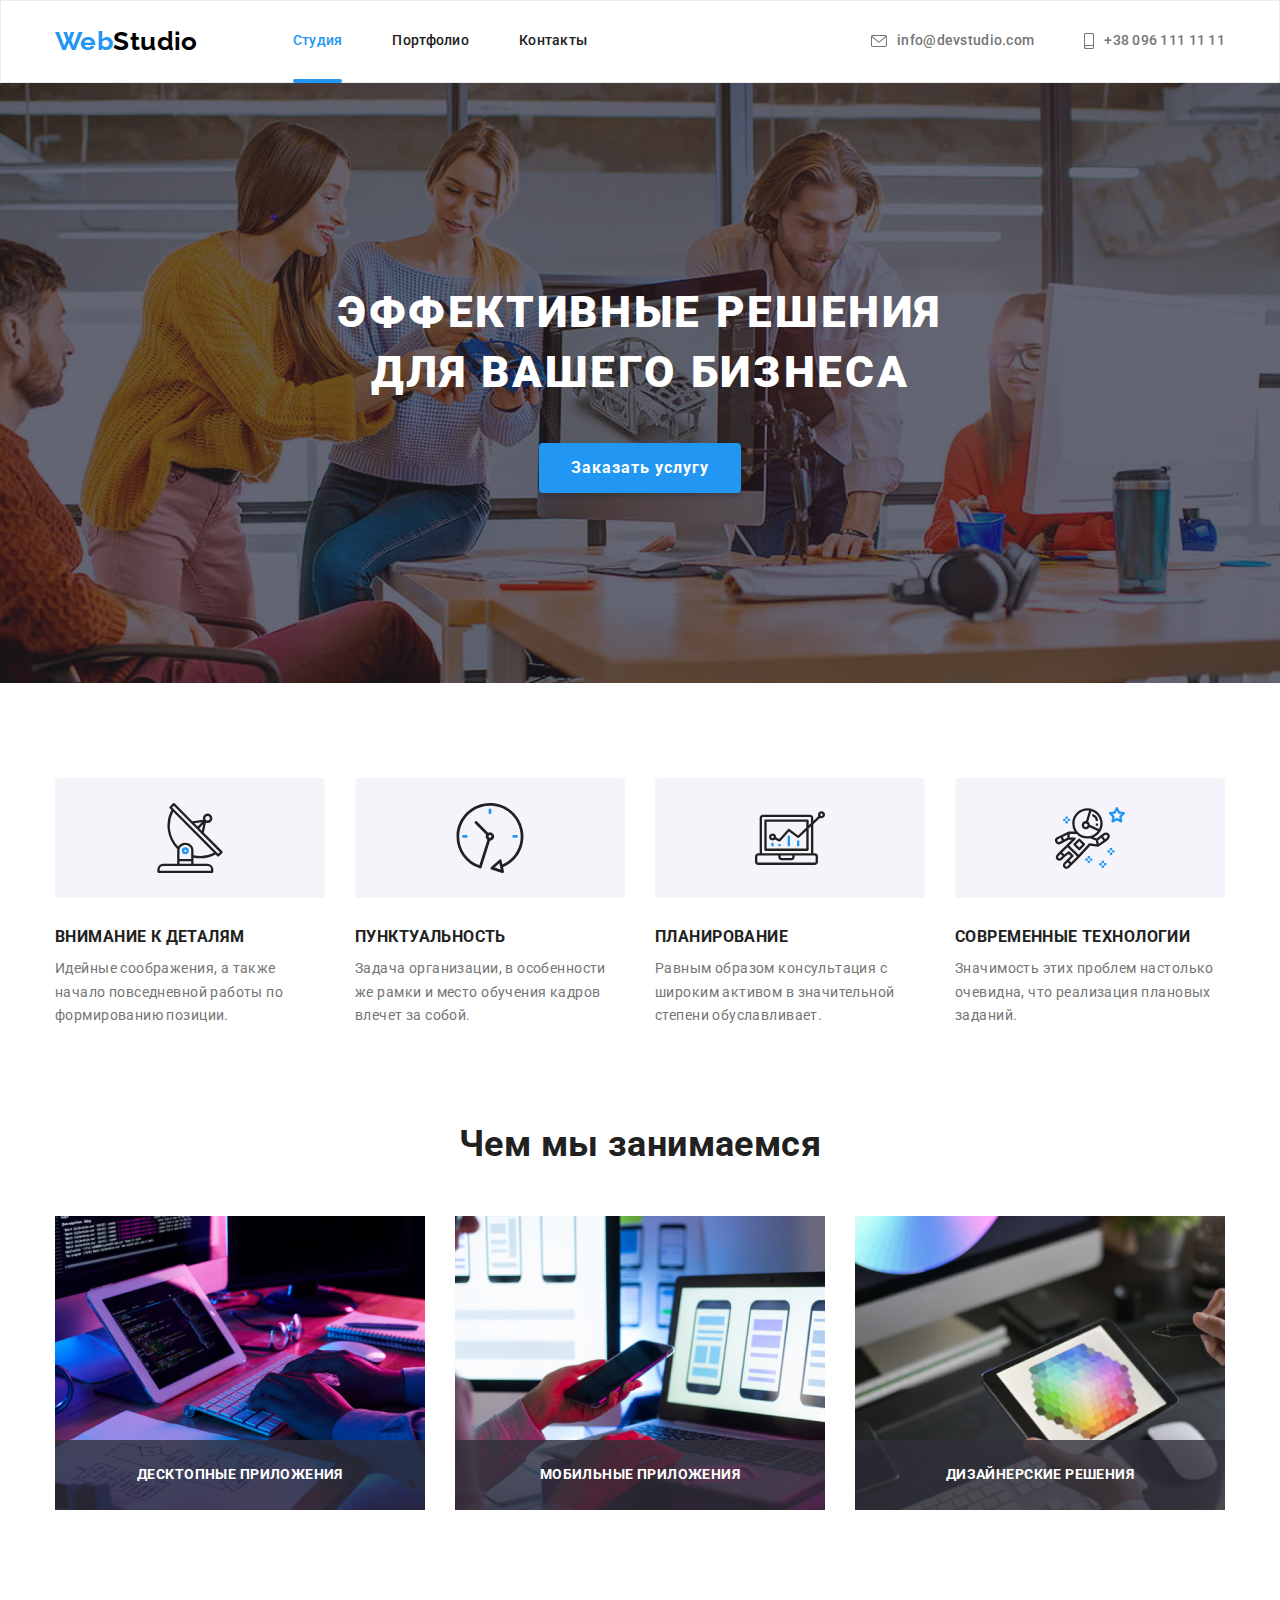
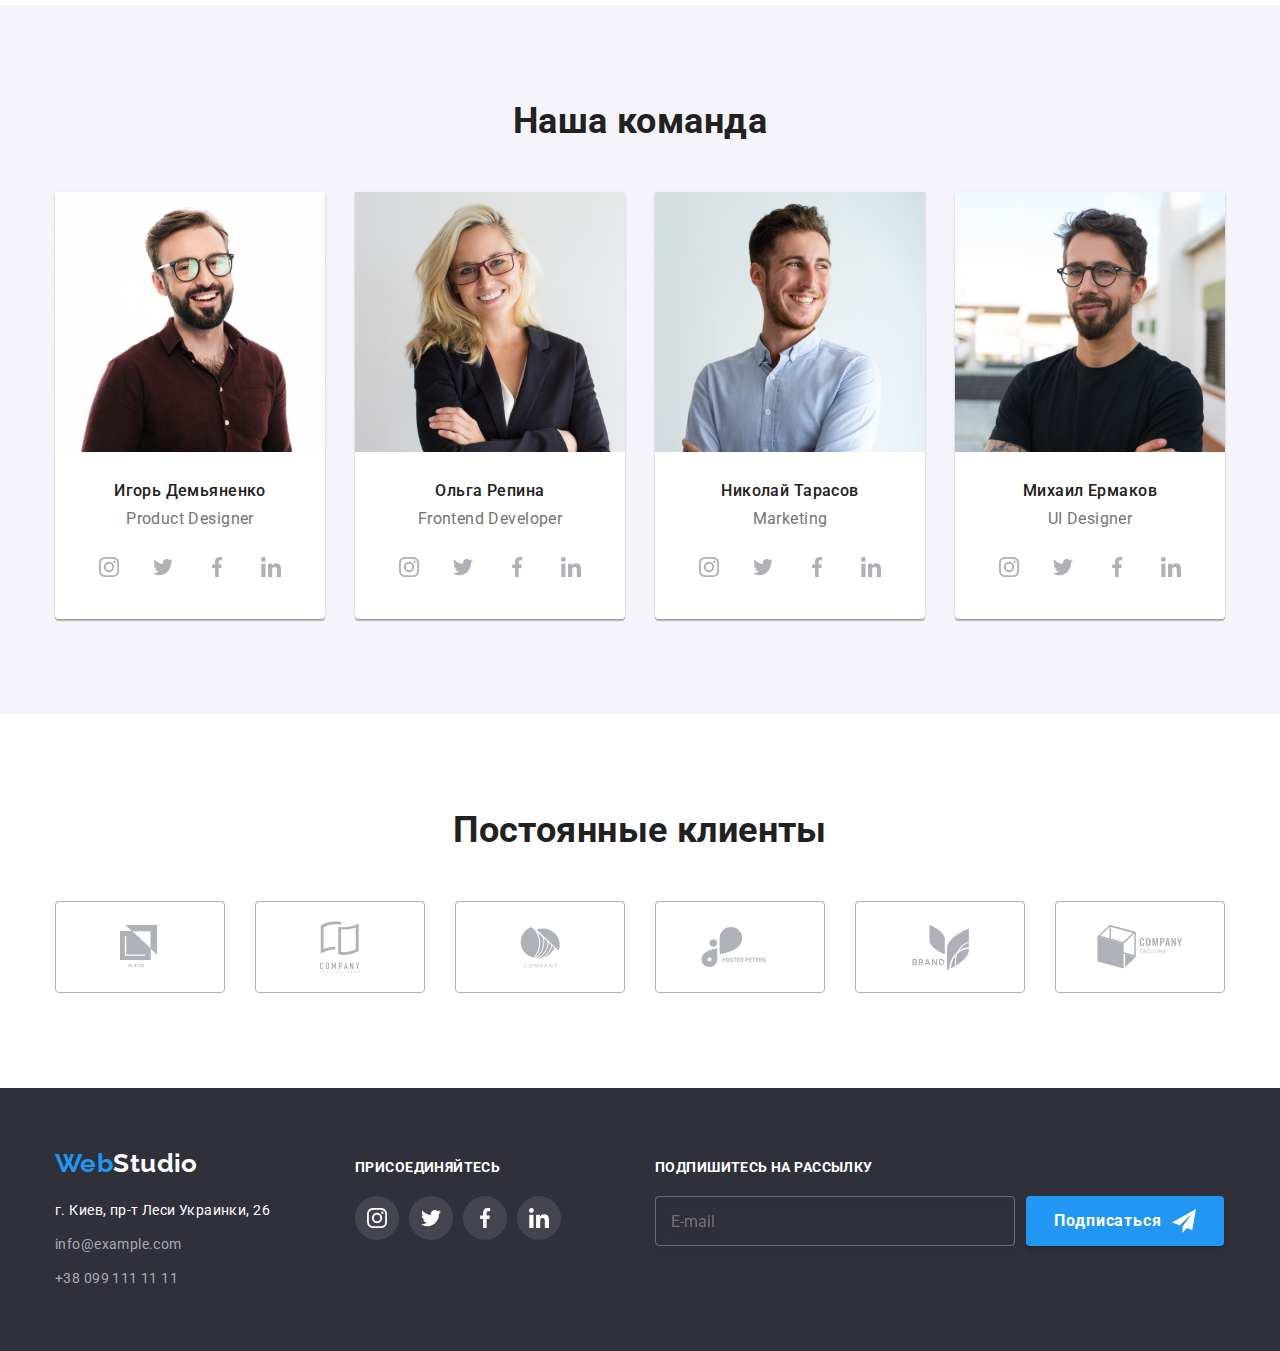
==== commit 424265bc: "2 change" ====
--- a/index.html
+++ b/index.html
@@ -432,42 +432,42 @@
           <ul class="clients-list list">
             <li class="clients-item">
               <a href="" class="clients-link">
-                <svg class="clients-icon-svg">
+                <svg class="clients-icon-svg" width="41px" height="47px">
                   <use href="./images/icons/sprite.svg#icon-logo-one"></use>
                 </svg>
               </a>
             </li>
             <li class="clients-item">
               <a href="" class="clients-link">
-                <svg class="clients-icon-svg">
+                <svg class="clients-icon-svg" width="40px" height="52px">
                   <use href="./images/icons/sprite.svg#icon-logo-two"></use>
                 </svg>
               </a>
             </li>
             <li class="clients-item">
               <a href="" class="clients-link">
-                <svg class="clients-icon-svg">
+                <svg class="clients-icon-svg" width="43px" height="41px">
                   <use href="./images/icons/sprite.svg#icon-logo-three"></use>
                 </svg>
               </a>
             </li>
             <li class="clients-item">
               <a href="" class="clients-link">
-                <svg class="clients-icon-svg">
+                <svg class="clients-icon-svg" width="84px" height="41px">
                   <use href="./images/icons/sprite.svg#icon-logo-four"></use>
                 </svg>
               </a>
             </li>
             <li class="clients-item">
               <a href="" class="clients-link">
-                <svg class="clients-icon-svg">
+                <svg class="clients-icon-svg" width="63px" height="45px">
                   <use href="./images/icons/sprite.svg#icon-logo-five"></use>
                 </svg>
               </a>
             </li>
             <li class="clients-item">
               <a href="" class="clients-link">
-                <svg class="clients-icon-svg">
+                <svg class="clients-icon-svg" width="94px" height="44px">
                   <use href="./images/icons/sprite.svg#icon-logo-six"></use>
                 </svg>
               </a>
@@ -576,40 +576,41 @@
             <use href="./images/icons/sprite.svg#icon-cross"></use>
           </svg>
         </button>
-        <h2 class="modal-form-title">
-          Оставьте свои данные, мы вам перезвоним
-        </h2>
+        <p class="modal-form-title">Оставьте свои данные, мы вам перезвоним</p>
         <form class="modal-form">
-          <label class="modal-form-label"
-            >Имя
-            <div class="modal-form-container">
+          <div class="modal-form-container">
+            <label class="modal-form-label"
+              >Имя
+
               <input
                 class="modal-form-field"
                 name="user-name"
                 type="text"
               /><svg class="modal-form-svg" width="12px" height="12px">
                 <use href="./images/icons/sprite.svg#icon-modal-man"></use>
-              </svg></div
-          ></label>
+              </svg>
+            </label>
+          </div>
+          <div class="modal-form-container">
+            <label class="modal-form-label"
+              >Телефон
 
-          <label class="modal-form-label"
-            >Телефон
-            <div class="modal-form-container">
               <input class="modal-form-field" name="user-phone" type="tel" />
               <svg class="modal-form-svg" width="13px" height="13px">
                 <use href="./images/icons/sprite.svg#icon-modal-phone"></use>
-              </svg></div
-          ></label>
+              </svg>
+            </label>
+          </div>
+          <div class="modal-form-container">
+            <label class="modal-form-label"
+              >Почта
 
-          <label class="modal-form-label"
-            >Почта
-            <div class="modal-form-container">
               <input class="modal-form-field" name="user-email" type="email" />
               <svg class="modal-form-svg" width="15px" height="12px">
                 <use href="./images/icons/sprite.svg#icon-modal-envelope"></use>
               </svg>
-            </div>
-          </label>
+            </label>
+          </div>
 
           <label class="modal-form-label"
             >Комментарий
@@ -633,7 +634,9 @@
             <a class="checkbox-link" href="#"> Условия договора</a>
           </label>
         </form>
-        <button class="button cursors" type="submit">Отправить</button>
+        <button class="button modal-btn cursors" type="submit">
+          Отправить
+        </button>
       </div>
     </div>
     <script src="./js/modal.js"></script>
--- a/css/styles.css
+++ b/css/styles.css
@@ -460,7 +460,7 @@
   align-items: center;
   justify-content: center;
   width: 170px;
-  height: 95px;
+  height: 92px;
   border: 1px solid var(--icons-fill);
   box-sizing: border-box;
   border-radius: 4px;
@@ -482,8 +482,6 @@
 
 .clients-icon-svg {
   fill: var(--icons-fill);
-  width: 106px;
-  height: 60px;
   transition-property: fill;
   transition-duration: 250ms;
   transition-timing-function: cubic-bezier(0.4, 0, 0.2, 1);
@@ -529,11 +527,15 @@
   border: 1px solid rgba(255, 255, 255, 0.3);
   filter: drop-shadow(0px 4px 4px rgba(0, 0, 0, 0.15));
   border-radius: 4px;
-
+  outline: none;
   font-size: 16px;
   line-height: 1.25;
 
   color: rgba(255, 255, 255, 0.6);
+}
+
+.subsribe-field:focus {
+  border-color: var(--accent-color);
 }
 
 .subscribe-title {
@@ -853,8 +855,8 @@
   transition-timing-function: cubic-bezier(0.4, 0, 0.2, 1);
 }
 
-.modal-close-svg:focus,
-.modal-close-svg:hover {
+.modal-close-btn:focus .modal-close-svg,
+.modal-close-btn:hover .modal-close-svg {
   fill: var(--accent-color);
 }
 
@@ -872,7 +874,7 @@
   position: absolute;
   left: 14px;
   top: 50%;
-  transform: translateY(-50%);
+
   display: inline-block;
   fill: var(--titles-color);
   transition-property: fill;
@@ -932,14 +934,19 @@
 }
 
 .checkbox-label {
+  display: flex;
+  align-items: center;
   margin-top: 20px;
-  display: block;
-  margin-bottom: 30px;
+}
+
+.modal-btn {
+  margin-top: 30px;
 }
 
 .checkbox-label::before {
   content: "";
   display: inline-block;
+  margin-right: 7px;
   width: 16px;
   height: 16px;
   border: 2px solid var(--logo-black-cl);
